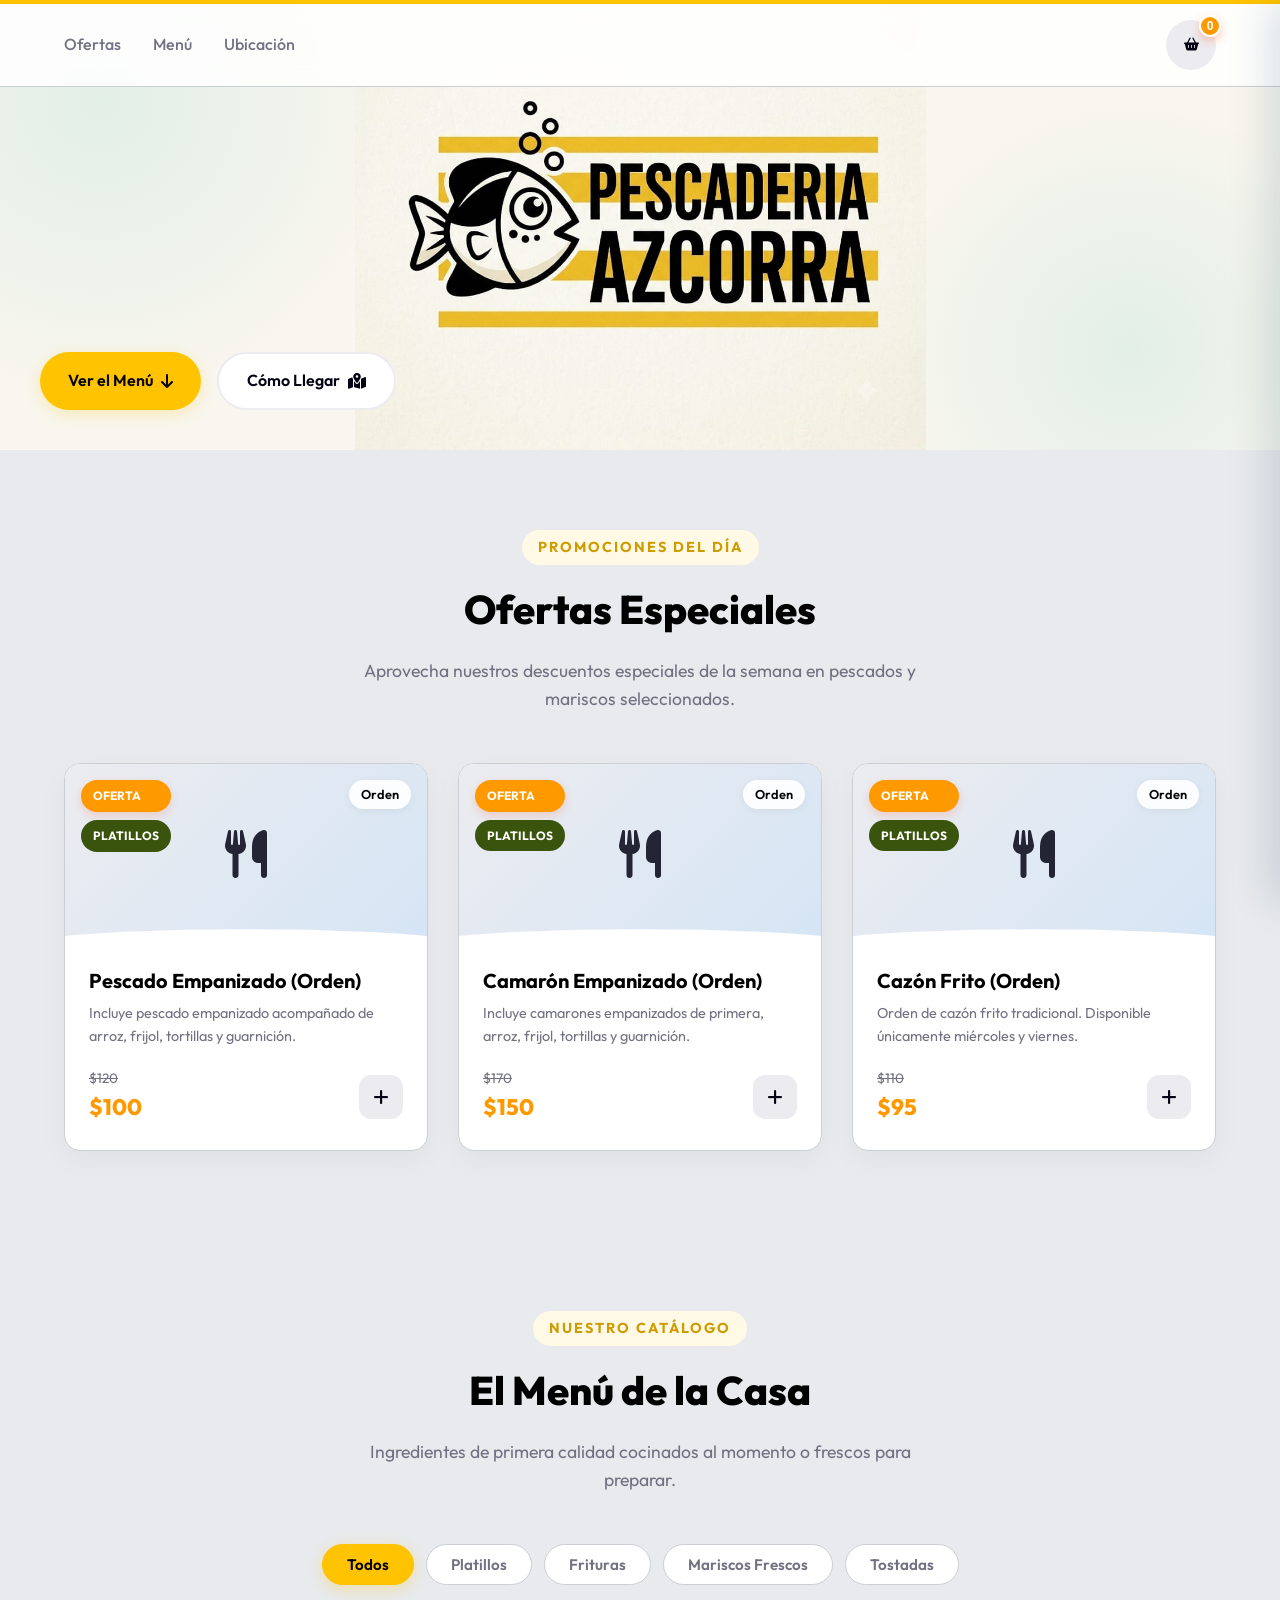
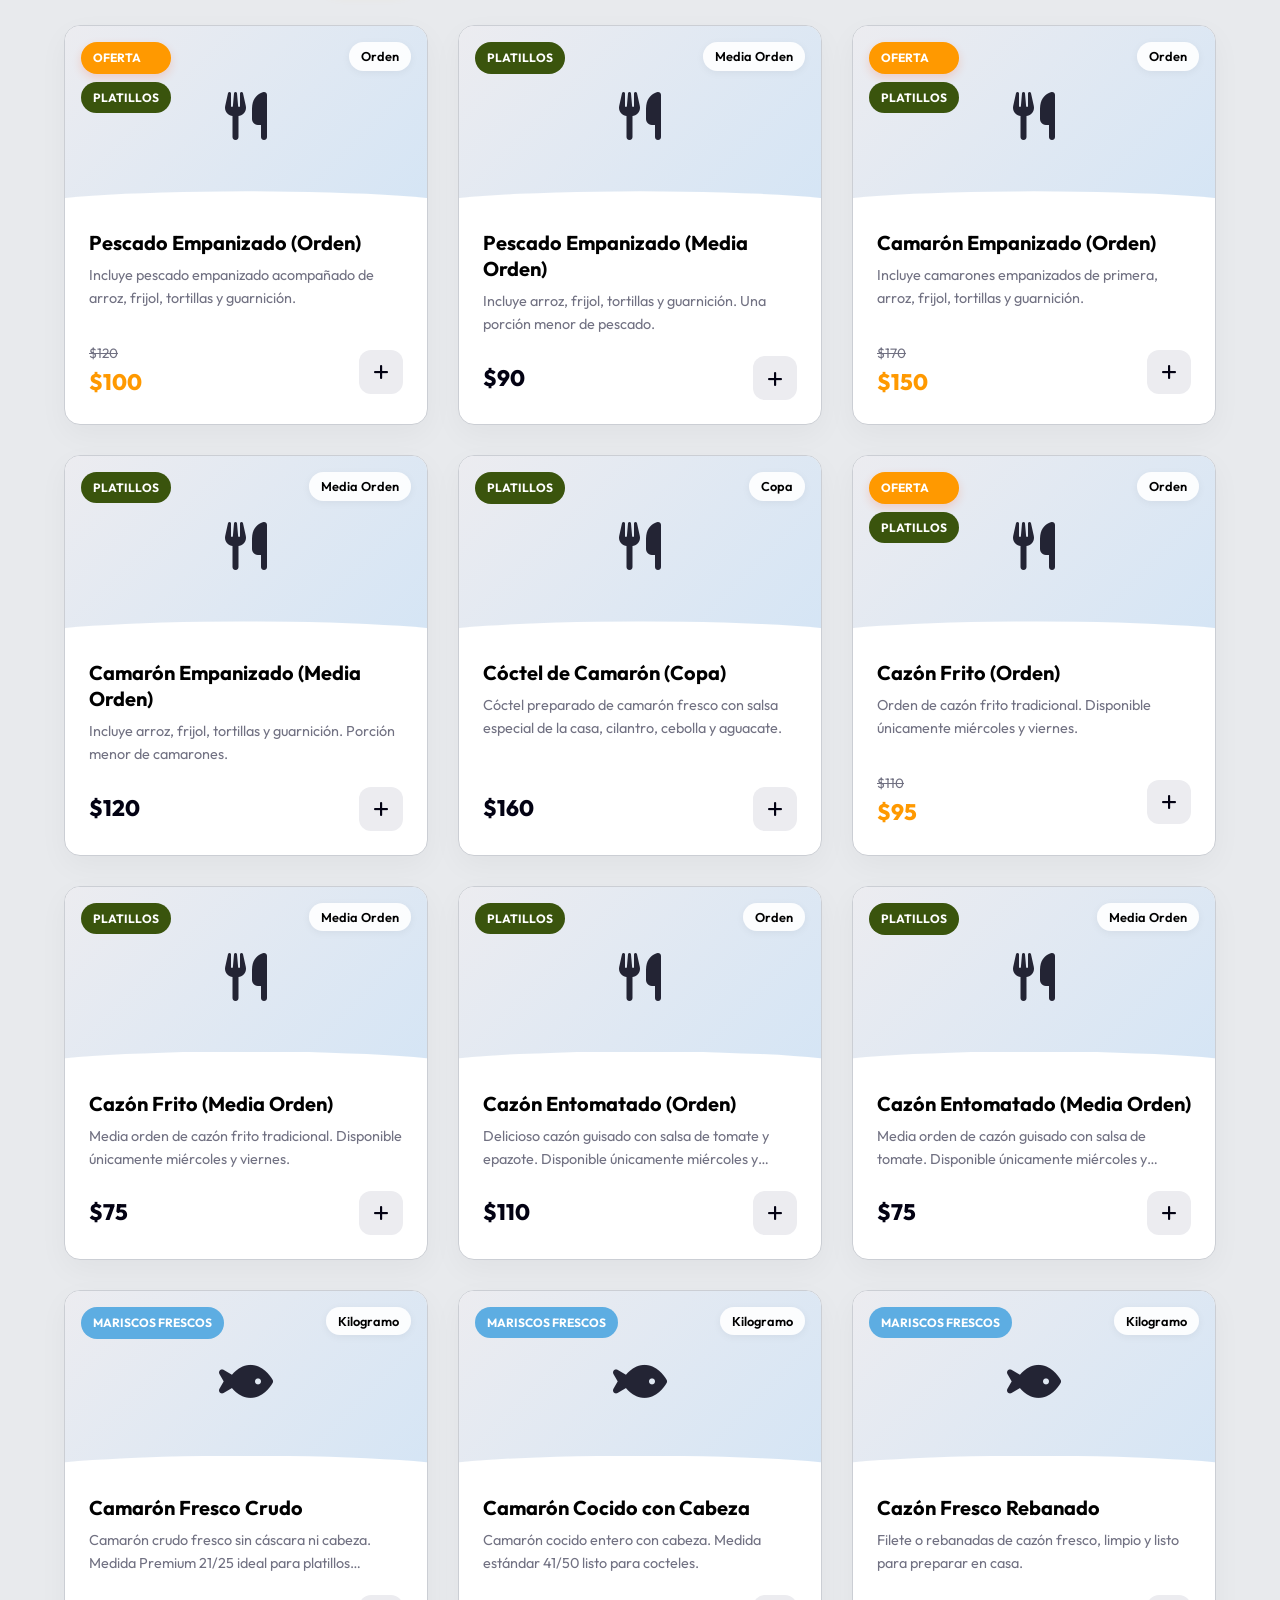
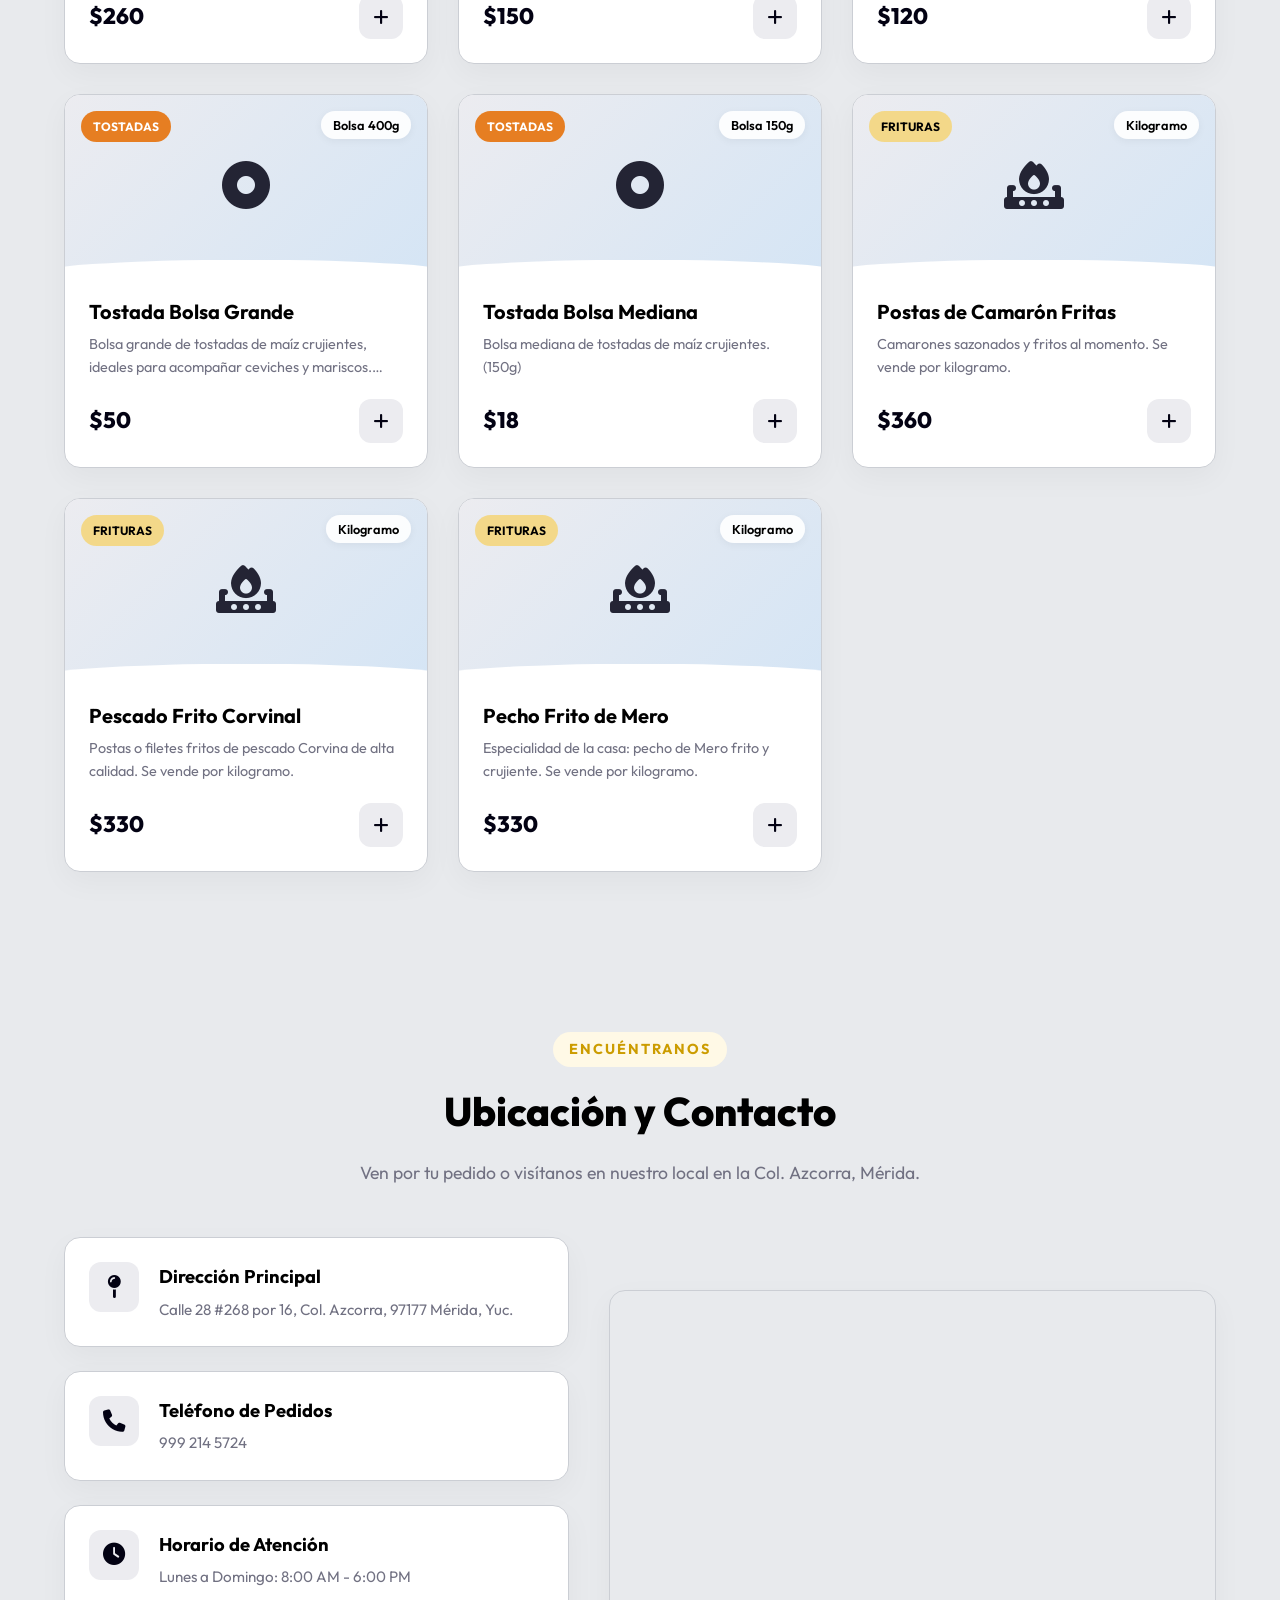
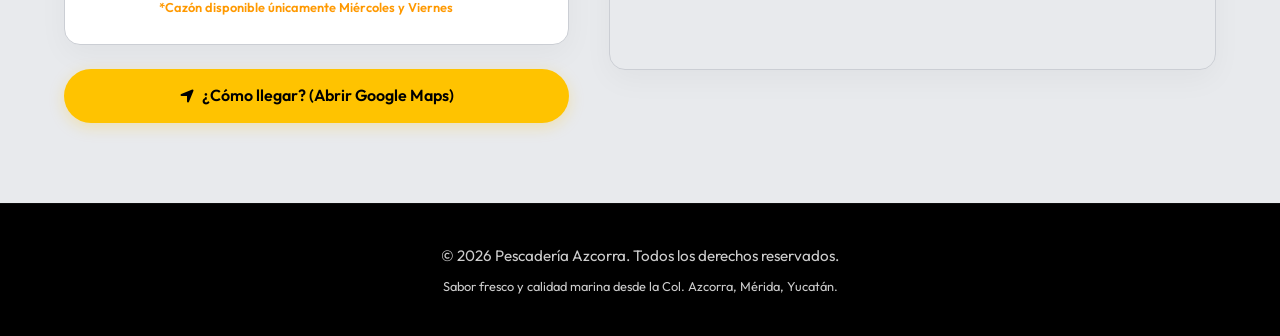
==== wwwroot/index.html @ 3764f6e3 "Mejoras de diseno y correccion de notificacion en celular" ====
<!DOCTYPE html>
<html lang="es">

<head>
    <meta charset="UTF-8">
    <meta name="viewport" content="width=device-width, initial-scale=1.0">
    <title>Pescadería Azcorra | Menú Digital</title>
    <!-- Google Fonts: Outfit -->
    <link rel="preconnect" href="https://fonts.googleapis.com">
    <link rel="preconnect" href="https://fonts.gstatic.com" crossorigin>
    <link href="https://fonts.googleapis.com/css2?family=Outfit:wght@300;400;500;600;700;800&display=swap"
        rel="stylesheet">
    <!-- FontAwesome for icons -->
    <link rel="stylesheet" href="https://cdnjs.cloudflare.com/ajax/libs/font-awesome/6.4.0/css/all.min.css">
    <!-- Main Stylesheet -->
    <link rel="stylesheet" href="style.css?v=9">
</head>

<body>
    <!-- Navbar -->
    <header class="navbar">
        <div class="nav-container">
            <nav class="nav-menu">
                <a href="#offers" class="nav-link">Ofertas</a>
                <a href="#menu" class="nav-link">Menú</a>
                <a href="#location" class="nav-link">Ubicación</a>
            </nav>
            <button class="cart-btn" id="open-cart-btn">
                <i class="fa-solid fa-shopping-basket"></i>
                <span class="cart-count" id="cart-badge">0</span>
            </button>
        </div>
    </header>

    <!-- Hero Section -->
    <section class="hero">
        <div class="hero-content">
            <div class="hero-actions">
                <a href="#menu" class="btn btn-primary">Ver el Menú <i class="fa-solid fa-arrow-down"></i></a>
                <a href="#location" class="btn btn-secondary">Cómo Llegar <i
                        class="fa-solid fa-map-location-dot"></i></a>
            </div>
        </div>
        <div class="hero-shapes">
            <div class="shape circle-1"></div>
            <div class="shape circle-2"></div>
        </div>
    </section>

    <!-- Offers Section -->
    <section class="section offers-section" id="offers">
        <div class="container">
            <div class="section-header">
                <span class="sub-title">Promociones del Día</span>
                <h2>Ofertas Especiales</h2>
                <p>Aprovecha nuestros descuentos especiales de la semana en pescados y mariscos seleccionados.</p>
            </div>
            <div class="offers-grid" id="offers-container">
                <!-- Dynamic offers will load here -->
                <div class="loading-placeholder">Cargando ofertas...</div>
            </div>
        </div>
    </section>

    <!-- Menu Section -->
    <section class="section menu-section" id="menu">
        <div class="container">
            <div class="section-header">
                <span class="sub-title">Nuestro Catálogo</span>
                <h2>El Menú de la Casa</h2>
                <p>Ingredientes de primera calidad cocinados al momento o frescos para preparar.</p>
            </div>

            <!-- Categories Filter -->
            <div class="categories-tabs" id="categories-tabs">
                <button class="tab-btn active" data-category="todos">Todos</button>
                <button class="tab-btn" data-category="Platillos">Platillos</button>
                <button class="tab-btn" data-category="Frituras">Frituras</button>
                <button class="tab-btn" data-category="Mariscos Frescos">Mariscos Frescos</button>
                <button class="tab-btn" data-category="Tostadas">Tostadas</button>
            </div>

            <!-- Products Grid -->
            <div class="products-grid" id="products-container">
                <!-- Dynamic products will load here -->
                <div class="loading-placeholder">Cargando menú...</div>
            </div>
        </div>
    </section>

    <!-- Location & Directions Section -->
    <section class="section location-section" id="location">
        <div class="container">
            <div class="section-header">
                <span class="sub-title">Encuéntranos</span>
                <h2>Ubicación y Contacto</h2>
                <p>Ven por tu pedido o visítanos en nuestro local en la Col. Azcorra, Mérida.</p>
            </div>

            <div class="location-grid">
                <!-- Info Column -->
                <div class="location-info">
                    <div class="info-card">
                        <div class="info-icon">
                            <i class="fa-solid fa-map-pin"></i>
                        </div>
                        <div class="info-details">
                            <h3>Dirección Principal</h3>
                            <p>Calle 28 #268 por 16, Col. Azcorra, 97177 Mérida, Yuc.</p>
                        </div>
                    </div>

                    <div class="info-card">
                        <div class="info-icon">
                            <i class="fa-solid fa-phone"></i>
                        </div>
                        <div class="info-details">
                            <h3>Teléfono de Pedidos</h3>
                            <p>999 214 5724</p>
                        </div>
                    </div>

                    <div class="info-card">
                        <div class="info-icon">
                            <i class="fa-solid fa-clock"></i>
                        </div>
                        <div class="info-details">
                            <h3>Horario de Atención</h3>
                            <p>Lunes a Domingo: 8:00 AM - 6:00 PM</p>
                            <span class="days-hint">*Cazón disponible únicamente Miércoles y Viernes</span>
                        </div>
                    </div>

                    <div class="direction-actions">
                        <a href="https://maps.google.com/?q=Pescadería+Azcorra,+Calle+28,+Azcorra,+Mérida,+Yucatán" target="_blank"
                            class="btn btn-primary btn-block">
                            <i class="fa-solid fa-location-arrow"></i> ¿Cómo llegar? (Abrir Google Maps)
                        </a>
                    </div>
                </div>

                <!-- Map Column -->
                <div class="location-map">
                    <!-- Standard Google Maps iframe placeholder, pointed to Progreso, Yucatan -->
                    <iframe
                        src="https://maps.google.com/maps?q=Pescadería%20Azcorra,%20Calle%2028,%20Azcorra,%20Mérida,%20Yucatán&t=&z=15&ie=UTF8&iwloc=&output=embed"
                        allowfullscreen="" loading="lazy" referrerpolicy="no-referrer-when-downgrade">
                    </iframe>
                </div>
            </div>
        </div>
    </section>

    <!-- Footer -->
    <footer class="footer">
        <div class="footer-container">
            <p>&copy; 2026 Pescadería Azcorra. Todos los derechos reservados.</p>
            <p class="footer-note">Sabor fresco y calidad marina desde la Col. Azcorra, Mérida, Yucatán.</p>
        </div>
    </footer>

    <!-- Product Detail Modal -->
    <div class="modal-overlay" id="product-modal">
        <div class="modal-content">
            <button class="modal-close" id="close-modal-btn">
                <i class="fa-solid fa-times"></i>
            </button>
            <div class="modal-body" id="modal-body-content">
                <!-- Dynamic content loaded via JS -->
            </div>
        </div>
    </div>

    <!-- Cart Sidebar/Drawer -->
    <div class="cart-drawer-overlay" id="cart-drawer-overlay"></div>
    <div class="cart-drawer" id="cart-drawer">
        <div class="cart-drawer-header">
            <h3>Tu Pedido</h3>
            <button class="cart-close-btn" id="close-cart-btn">
                <i class="fa-solid fa-chevron-right"></i>
            </button>
        </div>

        <!-- Cart Items List -->
        <div class="cart-items" id="cart-items-container">
            <!-- Dynamic items loaded via JS -->
            <div class="empty-cart-state">
                <i class="fa-solid fa-shopping-basket"></i>
                <p>Tu carrito está vacío</p>
                <a href="#menu" class="btn btn-secondary btn-sm" id="empty-cart-browse">Explorar Menú</a>
            </div>
        </div>

        <!-- Checkout Section -->
        <div class="cart-summary" id="cart-summary-section">
            <div class="summary-row">
                <span>Subtotal</span>
                <span id="summary-subtotal">$0.00</span>
            </div>
            <div class="summary-row">
                <span>IVA (16%)</span>
                <span id="summary-tax">$0.00</span>
            </div>
            <div class="summary-row">
                <span>Envío</span>
                <span id="summary-shipping">$0.00</span>
            </div>
            <div class="summary-row total-row">
                <span>Total</span>
                <span id="summary-total">$0.00</span>
            </div>

            <!-- Checkout Form -->
            <form class="checkout-form" id="checkout-form">
                <h4>Datos de Entrega</h4>
                <div class="form-group">
                    <label for="cust-name">Nombre completo</label>
                    <input type="text" id="cust-name" required placeholder="Ej. María González">
                </div>
                <div class="form-group">
                    <label for="cust-phone">Teléfono de contacto</label>
                    <input type="tel" id="cust-phone" required placeholder="Ej. 999 214 5724">
                </div>
                <div class="form-group">
                    <label>Método de entrega</label>
                    <div class="radio-group">
                        <label class="radio-label">
                            <input type="radio" name="delivery-method" value="pickup" checked>
                            <span>Recoger en Tienda</span>
                        </label>
                        <label class="radio-label">
                            <input type="radio" name="delivery-method" value="delivery">
                            <span>A Domicilio</span>
                        </label>
                    </div>
                </div>
                <div class="form-group" id="address-group" style="display: none;">
                    <label for="cust-address">Dirección de entrega</label>
                    <textarea id="cust-address" placeholder="Calle, número, cruzamientos y colonia"></textarea>
                </div>

                <button type="submit" class="btn btn-primary btn-block checkout-submit-btn" id="submit-order-btn">
                    <i class="fa-brands fa-whatsapp"></i> Confirmar y Enviar por WhatsApp
                </button>
            </form>
        </div>
    </div>

    <!-- Notification Toast -->
    <div class="toast" id="toast">
        <i class="fa-solid fa-circle-check toast-icon"></i>
        <span class="toast-message">Producto agregado al carrito</span>
    </div>

    <!-- Bottom Navigation Bar (Visible only on Mobile/Tablet) -->
    <nav class="bottom-nav">
        <a href="#offers" class="bottom-nav-item active" id="btn-nav-offers">
            <i class="fa-solid fa-tags"></i>
            <span>Ofertas</span>
        </a>
        <a href="#menu" class="bottom-nav-item" id="btn-nav-menu">
            <i class="fa-solid fa-utensils"></i>
            <span>Menú</span>
        </a>
        <a href="#location" class="bottom-nav-item" id="btn-nav-location">
            <i class="fa-solid fa-map-location-dot"></i>
            <span>Ubicación</span>
        </a>
        <a href="#" class="bottom-nav-item" id="btn-nav-cart">
            <div class="nav-cart-wrapper">
                <i class="fa-solid fa-shopping-basket"></i>
                <span class="cart-count-badge" id="bottom-cart-badge">0</span>
            </div>
            <span>Carrito</span>
        </a>
    </nav>

    <!-- Scripts -->
    <script src="app.js?v=5"></script>
</body>

</html>
---- wwwroot/style.css ----
/* Variables & Tema */
:root {
    --primary: #030213;
    --primary-light: #ececf0;
    --primary-dark: #000000;
    --accent: #FFC300; /* Amarillo mango */
    --accent-dark: #CC9C00;
    --accent-light: #FFF9E6;
    --offer-color: #FF9900; /* Un mango un poco más naranja para contrastar con el amarillo */
    --offer-light: #FFF4E5;
    --bg: #E8EAED; /* Gris claro */
    --card-bg: #ffffff;
    --text: #030213;
    --text-muted: #717182;
    --border: #cbced4;
    --shadow: 0 10px 30px rgba(3, 2, 19, 0.04);
    --shadow-hover: 0 20px 40px rgba(3, 2, 19, 0.1);
    --transition: all 0.3s cubic-bezier(0.25, 0.8, 0.25, 1);
    --radius: 16px;
    --font: 'Outfit', sans-serif;
    --mango: #FFB800;
}

/* Reset */
* {
    margin: 0;
    padding: 0;
    box-sizing: border-box;
}

html {
    scroll-behavior: smooth;
}

body {
    font-family: var(--font);
    background-color: var(--bg);
    color: var(--text);
    line-height: 1.6;
    overflow-x: hidden;
}

/* Utilerías */
.container {
    width: 100%;
    max-width: 1200px;
    margin: 0 auto;
    padding: 0 24px;
}

.section {
    padding: 80px 0;
}

.section-header {
    text-align: center;
    max-width: 600px;
    margin: 0 auto 50px auto;
}

.section-header .sub-title {
    display: inline-block;
    color: var(--accent-dark);
    font-weight: 700;
    font-size: 0.9rem;
    text-transform: uppercase;
    letter-spacing: 2px;
    margin-bottom: 12px;
    background-color: var(--accent-light);
    padding: 6px 16px;
    border-radius: 50px;
}

.section-header h2 {
    font-size: 2.5rem;
    color: var(--primary-dark);
    font-weight: 800;
    margin-bottom: 16px;
}

.section-header p {
    color: var(--text-muted);
    font-size: 1.1rem;
}

/* Botones */
.btn {
    display: inline-flex;
    align-items: center;
    justify-content: center;
    gap: 8px;
    padding: 14px 28px;
    font-size: 1rem;
    font-weight: 600;
    border-radius: 50px;
    cursor: pointer;
    transition: var(--transition);
    border: none;
    text-decoration: none;
    outline: none;
}

.btn-primary {
    background-color: var(--accent);
    color: var(--primary-dark);
    box-shadow: 0 4px 15px rgba(255, 195, 0, 0.25);
}

.btn-primary:hover {
    background-color: var(--accent-dark);
    transform: translateY(-2px);
    box-shadow: 0 6px 20px rgba(255, 195, 0, 0.4);
}

.btn-secondary {
    background-color: #ffffff;
    color: var(--primary);
    border: 2px solid var(--primary-light);
}

.btn-secondary:hover {
    background-color: var(--accent);
    border-color: var(--accent);
    color: var(--primary-dark);
    transform: translateY(-2px);
}

.btn-block {
    display: flex;
    width: 100%;
}

.btn-sm {
    padding: 8px 16px;
    font-size: 0.85rem;
}

/* Navbar */
.navbar {
    position: fixed;
    top: 0;
    left: 0;
    width: 100%;
    z-index: 1000;
    background-color: rgba(255, 255, 255, 0.85);
    -webkit-backdrop-filter: blur(12px);
    backdrop-filter: blur(12px);
    border-bottom: 1px solid var(--border);
    border-top: 4px solid var(--accent);
    transition: var(--transition);
}

.nav-container {
    max-width: 1200px;
    margin: 0 auto;
    padding: 16px 24px;
    display: flex;
    align-items: center;
    justify-content: space-between;
}

.logo {
    text-decoration: none;
}

.logo-wrapper {
    display: flex;
    align-items: center;
}

.logo-img {
    height: 50px;
    width: auto;
    object-fit: contain;
    transition: var(--transition);
}

.logo:hover .logo-img {
    transform: scale(1.05);
}

.nav-menu {
    display: flex;
    gap: 32px;
}

.nav-link {
    text-decoration: none;
    color: var(--text-muted);
    font-weight: 500;
    font-size: 1rem;
    transition: var(--transition);
    position: relative;
}

.nav-link:hover {
    color: var(--primary);
}

.nav-link::after {
    content: '';
    position: absolute;
    bottom: -6px;
    left: 0;
    width: 0;
    height: 2px;
    background-color: var(--accent);
    transition: var(--transition);
}

.nav-link:hover::after {
    width: 100%;
}

.cart-btn {
    background-color: var(--primary-light);
    color: var(--primary);
    border: none;
    width: 50px;
    height: 50px;
    border-radius: 50%;
    display: flex;
    align-items: center;
    justify-content: center;
    cursor: pointer;
    position: relative;
    transition: var(--transition);
}

.cart-btn:hover {
    background-color: var(--primary);
    color: #ffffff;
    transform: scale(1.05);
}

.cart-count {
    position: absolute;
    top: -5px;
    right: -5px;
    background-color: var(--offer-color);
    color: #ffffff;
    font-size: 0.75rem;
    font-weight: 700;
    width: 22px;
    height: 22px;
    border-radius: 50%;
    display: flex;
    align-items: center;
    justify-content: center;
    border: 2px solid #ffffff;
    box-shadow: 0 4px 10px rgba(255, 87, 34, 0.3);
}

.hero {
    position: relative;
    background-image: url('logo.jpeg');
    background-size: contain;
    background-position: center;
    background-repeat: no-repeat;
    background-color: #F8F6EE; /* Tono crema para que el logo se extienda sin cortes */
    height: 450px;
    display: flex;
    align-items: flex-end;
    justify-content: flex-start;
    padding: 40px;
    overflow: hidden;
}

.hero-content {
    width: 100%;
    max-width: none;
    margin: 0;
    padding: 0;
    display: flex;
    justify-content: flex-start;
    z-index: 2;
}

.hero-actions {
    display: flex;
    justify-content: flex-start;
    gap: 16px;
}

.hero-shapes .shape {
    position: absolute;
    border-radius: 50%;
    background: radial-gradient(circle, rgba(32, 178, 170, 0.1) 0%, rgba(32, 178, 170, 0) 70%);
}

.hero-shapes .circle-1 {
    width: 600px;
    height: 600px;
    top: -200px;
    left: -200px;
}

.hero-shapes .circle-2 {
    width: 500px;
    height: 500px;
    bottom: -150px;
    right: -100px;
}

/* Offers Grid */
.offers-grid {
    display: grid;
    grid-template-columns: repeat(auto-fit, minmax(320px, 1fr));
    gap: 30px;
}

/* Tarjetas de Producto */
.product-card {
    background-color: var(--card-bg);
    border-radius: var(--radius);
    overflow: hidden;
    box-shadow: var(--shadow);
    border: 1px solid var(--border);
    transition: var(--transition);
    position: relative;
    display: flex;
    flex-direction: column;
    height: 100%;
}

.product-card:hover {
    transform: translateY(-8px);
    box-shadow: var(--shadow-hover);
    border-color: rgba(16, 79, 124, 0.15);
}

/* Contenedor sin Imagen (Placeholder Premium) */
.product-img-placeholder {
    height: 180px;
    background: linear-gradient(135deg, var(--primary-light) 0%, #d5e5f5 100%);
    display: flex;
    align-items: center;
    justify-content: center;
    position: relative;
    color: var(--primary);
    font-size: 3rem;
}

.product-img-placeholder::after {
    content: '';
    position: absolute;
    bottom: 0;
    left: 0;
    width: 100%;
    height: 15px;
    background: var(--card-bg);
    clip-path: ellipse(60% 100% at 50% 100%);
}

.product-img-placeholder i {
    opacity: 0.85;
    transition: var(--transition);
}

.product-card:hover .product-img-placeholder i {
    transform: scale(1.1) rotate(5deg);
    opacity: 1;
}

/* Badges */
.card-badges {
    position: absolute;
    top: 16px;
    left: 16px;
    display: flex;
    flex-direction: column;
    gap: 8px;
    z-index: 10;
}

.badge {
    padding: 6px 12px;
    border-radius: 50px;
    font-size: 0.75rem;
    font-weight: 700;
    text-transform: uppercase;
}

.badge-offer {
    background-color: var(--offer-color);
    color: #ffffff;
    box-shadow: 0 4px 10px rgba(255, 87, 34, 0.2);
}

.badge-category {
    background-color: rgba(17, 17, 17, 0.85);
    color: #ffffff;
    -webkit-backdrop-filter: blur(4px);
    backdrop-filter: blur(4px);
}

.badge-cat-platillos {
    background-color: #3A540D !important;
}

.badge-cat-mariscos-frescos {
    background-color: #5DADE2 !important; /* Azul claro */
    color: #ffffff !important;
}

.badge-cat-frituras {
    background-color: #F3D889 !important;
    color: var(--primary-dark) !important;
}

.badge-cat-tostadas {
    background-color: #E67E22 !important; /* Naranja tostado */
    color: #ffffff !important;
}

.product-weight {
    position: absolute;
    top: 16px;
    right: 16px;
    background-color: rgba(255, 255, 255, 0.9);
    color: var(--primary-dark);
    padding: 4px 12px;
    border-radius: 50px;
    font-size: 0.8rem;
    font-weight: 600;
    box-shadow: 0 2px 8px rgba(0,0,0,0.05);
    z-index: 10;
}

/* Contenido Tarjeta */
.product-info {
    padding: 24px;
    display: flex;
    flex-direction: column;
    flex-grow: 1;
}

.product-title {
    font-size: 1.25rem;
    font-weight: 700;
    color: var(--primary-dark);
    margin-bottom: 8px;
    line-height: 1.3;
}

.product-desc {
    color: var(--text-muted);
    font-size: 0.9rem;
    margin-bottom: 20px;
    display: -webkit-box;
    -webkit-line-clamp: 2;
    line-clamp: 2;
    -webkit-box-orient: vertical;
    overflow: hidden;
    text-overflow: ellipsis;
    flex-grow: 1;
}

.product-footer {
    display: flex;
    align-items: center;
    justify-content: space-between;
    margin-top: auto;
}

.price-box {
    display: flex;
    flex-direction: column;
}

.original-price {
    font-size: 0.85rem;
    color: var(--text-muted);
    text-decoration: line-through;
}

.current-price {
    font-size: 1.4rem;
    font-weight: 800;
    color: var(--primary);
}

.price-box.has-offer .current-price {
    color: var(--offer-color);
}

.add-btn {
    background-color: var(--primary-light);
    color: var(--primary);
    border: none;
    width: 44px;
    height: 44px;
    border-radius: 12px;
    display: flex;
    align-items: center;
    justify-content: center;
    cursor: pointer;
    font-size: 1.1rem;
    transition: var(--transition);
}

.add-btn:hover {
    background-color: var(--primary);
    color: #ffffff;
    transform: rotate(90deg);
}

/* Category Tabs */
.categories-tabs {
    display: flex;
    justify-content: center;
    flex-wrap: wrap;
    gap: 12px;
    margin-bottom: 40px;
}

.tab-btn {
    background-color: #ffffff;
    border: 1px solid var(--border);
    padding: 10px 24px;
    border-radius: 50px;
    font-family: var(--font);
    font-size: 0.95rem;
    font-weight: 600;
    color: var(--text-muted);
    cursor: pointer;
    transition: var(--transition);
}

.tab-btn:hover {
    color: var(--primary);
    border-color: var(--primary-light);
    background-color: var(--primary-light);
}

.tab-btn.active {
    background-color: var(--accent);
    color: var(--primary-dark);
    border-color: var(--accent);
    box-shadow: 0 4px 15px rgba(255, 195, 0, 0.3);
}

.tab-btn[data-category="Platillos"].active {
    background-color: #3A540D !important;
    border-color: #3A540D !important;
    color: #ffffff !important;
}

.tab-btn[data-category="Mariscos Frescos"].active {
    background-color: #5DADE2 !important;
    border-color: #5DADE2 !important;
    color: #ffffff !important;
}

.tab-btn[data-category="Frituras"].active {
    background-color: #F3D889 !important;
    border-color: #F3D889 !important;
    color: var(--primary-dark) !important;
}

.tab-btn[data-category="Tostadas"].active {
    background-color: #E67E22 !important;
    border-color: #E67E22 !important;
    color: #ffffff !important;
}

/* Menu Grid */
.products-grid {
    display: grid;
    grid-template-columns: repeat(auto-fit, minmax(280px, 1fr));
    gap: 30px;
}

/* Loading Placeholder */
.loading-placeholder {
    grid-column: 1 / -1;
    text-align: center;
    padding: 40px;
    color: var(--text-muted);
    font-weight: 500;
}

/* Location Grid */
.location-grid {
    display: grid;
    grid-template-columns: 1fr 1.2fr;
    gap: 40px;
    align-items: center;
}

.location-info {
    display: flex;
    flex-direction: column;
    gap: 24px;
}

.info-card {
    background-color: #ffffff;
    border: 1px solid var(--border);
    padding: 24px;
    border-radius: var(--radius);
    display: flex;
    gap: 20px;
    box-shadow: var(--shadow);
    transition: var(--transition);
}

.info-card:hover {
    transform: translateX(5px);
    border-color: var(--primary-light);
}

.info-icon {
    width: 50px;
    height: 50px;
    background-color: var(--primary-light);
    color: var(--primary);
    border-radius: 12px;
    display: flex;
    align-items: center;
    justify-content: center;
    font-size: 1.4rem;
    flex-shrink: 0;
}

.info-details h3 {
    font-size: 1.15rem;
    font-weight: 700;
    color: var(--primary-dark);
    margin-bottom: 6px;
}

.info-details p {
    color: var(--text-muted);
    font-size: 0.95rem;
}

.days-hint {
    display: inline-block;
    margin-top: 8px;
    font-size: 0.8rem;
    font-weight: 600;
    color: var(--offer-color);
}

.location-map {
    border-radius: var(--radius);
    overflow: hidden;
    box-shadow: var(--shadow);
    border: 1px solid var(--border);
    height: 380px;
}

.location-map iframe {
    width: 100%;
    height: 100%;
    border: none;
}

/* Modal Detalle */
.modal-overlay {
    position: fixed;
    top: 0;
    left: 0;
    width: 100%;
    height: 100%;
    background-color: rgba(10, 53, 84, 0.4);
    backdrop-filter: blur(8px);
    -webkit-backdrop-filter: blur(8px);
    z-index: 2000;
    display: flex;
    align-items: center;
    justify-content: center;
    opacity: 0;
    pointer-events: none;
    transition: opacity 0.3s ease;
}

.modal-overlay.active {
    opacity: 1;
    pointer-events: auto;
}

.modal-content {
    background-color: #ffffff;
    width: 90%;
    max-width: 600px;
    border-radius: var(--radius);
    box-shadow: 0 25px 50px -12px rgba(10, 53, 84, 0.25);
    position: relative;
    transform: scale(0.9);
    transition: transform 0.3s cubic-bezier(0.34, 1.56, 0.64, 1);
    overflow: hidden;
}

.modal-overlay.active .modal-content {
    transform: scale(1);
}

.modal-close {
    position: absolute;
    top: 20px;
    right: 20px;
    background-color: rgba(255, 255, 255, 0.9);
    border: 1px solid var(--border);
    width: 36px;
    height: 36px;
    border-radius: 50%;
    display: flex;
    align-items: center;
    justify-content: center;
    cursor: pointer;
    color: var(--text);
    z-index: 10;
    transition: var(--transition);
}

.modal-close:hover {
    background-color: var(--offer-color);
    color: #ffffff;
    transform: rotate(90deg);
}

.modal-header-placeholder {
    height: 140px;
    background: linear-gradient(135deg, var(--primary) 0%, var(--primary-dark) 100%);
    position: relative;
    padding: 30px;
    display: flex;
    align-items: flex-end;
}

.modal-header-placeholder h2 {
    color: #ffffff;
    font-size: 1.8rem;
    font-weight: 800;
    line-height: 1.2;
}

.modal-inner-body {
    padding: 30px;
    max-height: 70vh;
    overflow-y: auto;
}

.modal-inner-body::-webkit-scrollbar {
    width: 8px;
}
.modal-inner-body::-webkit-scrollbar-thumb {
    background-color: var(--border);
    border-radius: 4px;
}

.modal-meta-grid {
    display: grid;
    grid-template-columns: repeat(3, 1fr);
    gap: 16px;
    margin-bottom: 24px;
    background-color: var(--bg);
    padding: 16px;
    border-radius: 12px;
    text-align: center;
}

.meta-item {
    display: flex;
    flex-direction: column;
    gap: 4px;
}

.meta-label {
    font-size: 0.75rem;
    color: var(--text-muted);
    font-weight: 600;
    text-transform: uppercase;
}

.meta-val {
    font-size: 0.9rem;
    font-weight: 700;
    color: var(--primary);
}

.modal-desc {
    font-size: 1rem;
    color: var(--text-muted);
    margin-bottom: 24px;
}

.modal-ingredients {
    margin-bottom: 30px;
}

.modal-ingredients h4 {
    font-size: 1.1rem;
    color: var(--primary-dark);
    font-weight: 700;
    margin-bottom: 12px;
}

.ingredients-list {
    display: flex;
    flex-wrap: wrap;
    gap: 8px;
    list-style: none;
}

.ingredients-list li {
    background-color: var(--accent-light);
    color: var(--accent-dark);
    padding: 6px 14px;
    border-radius: 50px;
    font-size: 0.85rem;
    font-weight: 600;
}

.modal-action-footer {
    display: flex;
    justify-content: space-between;
    align-items: center;
    border-top: 1px solid var(--border);
    padding-top: 24px;
}

/* Cart Drawer */
.cart-drawer-overlay {
    position: fixed;
    top: 0;
    left: 0;
    width: 100%;
    height: 100%;
    background-color: rgba(10, 53, 84, 0.4);
    backdrop-filter: blur(4px);
    z-index: 1500;
    opacity: 0;
    pointer-events: none;
    transition: opacity 0.3s ease;
}

.cart-drawer-overlay.active {
    opacity: 1;
    pointer-events: auto;
}

.cart-drawer {
    position: fixed;
    top: 0;
    right: -420px;
    width: 100%;
    max-width: 420px;
    height: 100%;
    background-color: #ffffff;
    z-index: 1600;
    box-shadow: -10px 0 40px rgba(10, 53, 84, 0.15);
    display: flex;
    flex-direction: column;
    transition: right 0.3s cubic-bezier(0.25, 0.8, 0.25, 1);
}

.cart-drawer.active {
    right: 0;
}

.cart-drawer-header {
    padding: 24px;
    border-bottom: 1px solid var(--border);
    display: flex;
    align-items: center;
    justify-content: space-between;
}

.cart-drawer-header h3 {
    font-size: 1.3rem;
    font-weight: 800;
    color: var(--primary-dark);
}

.cart-close-btn {
    background: none;
    border: none;
    font-size: 1.2rem;
    color: var(--text-muted);
    cursor: pointer;
    transition: var(--transition);
}

.cart-close-btn:hover {
    color: var(--primary);
    transform: translateX(3px);
}

/* Cart Items Container */
.cart-items {
    flex-grow: 1;
    padding: 24px;
    overflow-y: auto;
    display: flex;
    flex-direction: column;
    gap: 16px;
}

.empty-cart-state {
    text-align: center;
    margin: auto;
    color: var(--text-muted);
}

.empty-cart-state i {
    font-size: 3.5rem;
    color: var(--border);
    margin-bottom: 16px;
}

.empty-cart-state p {
    font-size: 1rem;
    margin-bottom: 20px;
}

.cart-item {
    display: flex;
    align-items: center;
    gap: 16px;
    padding-bottom: 16px;
    border-bottom: 1px solid var(--border);
}

.cart-item-placeholder {
    width: 50px;
    height: 50px;
    border-radius: 8px;
    background: linear-gradient(135deg, var(--primary-light) 0%, #d5e5f5 100%);
    color: var(--primary);
    display: flex;
    align-items: center;
    justify-content: center;
    font-size: 1.2rem;
    flex-shrink: 0;
}

.cart-item-details {
    flex-grow: 1;
}

.cart-item-title {
    font-size: 0.95rem;
    font-weight: 700;
    color: var(--primary-dark);
    margin-bottom: 4px;
}

.cart-item-price {
    font-size: 0.9rem;
    font-weight: 600;
    color: var(--accent-dark);
}

.cart-item-controls {
    display: flex;
    align-items: center;
    border: 1px solid var(--border);
    border-radius: 8px;
    overflow: hidden;
}

.qty-btn {
    background: none;
    border: none;
    width: 28px;
    height: 28px;
    cursor: pointer;
    color: var(--primary);
    font-size: 0.8rem;
    transition: var(--transition);
}

.qty-btn:hover {
    background-color: var(--primary-light);
}

.qty-val {
    padding: 0 10px;
    font-size: 0.85rem;
    font-weight: 700;
}

.remove-item-btn {
    background: none;
    border: none;
    color: var(--text-muted);
    cursor: pointer;
    font-size: 1rem;
    transition: var(--transition);
    padding: 5px;
}

.remove-item-btn:hover {
    color: var(--offer-color);
}

/* Cart Summary & Form */
.cart-summary {
    padding: 24px;
    border-top: 1px solid var(--border);
    background-color: var(--bg);
    max-height: 55vh;
    overflow-y: auto;
}

.summary-row {
    display: flex;
    justify-content: space-between;
    margin-bottom: 8px;
    font-size: 0.95rem;
    color: var(--text-muted);
}

.total-row {
    margin-top: 12px;
    padding-top: 12px;
    border-top: 2px dashed var(--border);
    font-size: 1.2rem;
    font-weight: 800;
    color: var(--primary-dark);
}

/* Formulario */
.checkout-form {
    margin-top: 20px;
    padding-top: 20px;
    border-top: 1px solid var(--border);
}

.checkout-form h4 {
    font-size: 1.05rem;
    font-weight: 700;
    color: var(--primary-dark);
    margin-bottom: 12px;
}

.form-group {
    margin-bottom: 16px;
}

.form-group label {
    display: block;
    font-size: 0.8rem;
    font-weight: 600;
    color: var(--text-muted);
    text-transform: uppercase;
    margin-bottom: 6px;
}

.form-group input[type="text"],
.form-group input[type="tel"],
.form-group textarea {
    width: 100%;
    padding: 10px 16px;
    border: 1px solid var(--border);
    border-radius: 8px;
    font-family: var(--font);
    font-size: 0.9rem;
    color: var(--text);
    outline: none;
    transition: var(--transition);
}

.form-group textarea {
    height: 70px;
    resize: none;
}

.form-group input:focus,
.form-group textarea:focus {
    border-color: var(--primary);
    box-shadow: 0 0 0 3px rgba(16, 79, 124, 0.1);
}

.radio-group {
    display: grid;
    grid-template-columns: 1fr 1fr;
    gap: 10px;
}

.radio-label {
    display: flex;
    align-items: center;
    justify-content: center;
    gap: 8px;
    padding: 10px;
    border: 1px solid var(--border);
    border-radius: 8px;
    cursor: pointer;
    font-size: 0.85rem;
    font-weight: 600;
    background-color: #ffffff;
    transition: var(--transition);
}

.radio-label input {
    display: none;
}

.radio-label:has(input:checked) {
    border-color: var(--primary);
    background-color: var(--primary-light);
    color: var(--primary-dark);
}

.checkout-submit-btn {
    margin-top: 10px;
    background-color: #25d366;
    color: #ffffff;
    box-shadow: 0 4px 15px rgba(37, 211, 102, 0.2);
}

.checkout-submit-btn:hover {
    background-color: #128c7e;
    box-shadow: 0 6px 20px rgba(37, 211, 102, 0.3);
}

/* Toast */
.toast {
    position: fixed;
    bottom: 30px;
    left: 50%;
    transform: translateX(-50%) translateY(100px);
    background-color: var(--primary-dark);
    color: #ffffff;
    padding: 12px 30px;
    border-radius: 50px;
    box-shadow: 0 10px 25px rgba(10, 53, 84, 0.25);
    display: flex;
    align-items: center;
    gap: 10px;
    font-size: 0.95rem;
    font-weight: 600;
    z-index: 3000;
    opacity: 0;
    visibility: hidden;
    transition: transform 0.4s cubic-bezier(0.175, 0.885, 0.32, 1.275), opacity 0.4s, visibility 0.4s;
    pointer-events: none;
}

.toast.active {
    transform: translateX(-50%) translateY(0);
    opacity: 1;
    visibility: visible;
}

.toast-icon {
    color: var(--accent);
}

/* Footer */
.footer {
    background-color: var(--primary-dark);
    color: #ffffff;
    text-align: center;
    padding: 40px 0;
    border-top: 1px solid rgba(255,255,255,0.05);
}

.footer-container p {
    font-size: 0.95rem;
    opacity: 0.8;
}

.footer-note {
    font-size: 0.8rem !important;
    opacity: 0.5;
    margin-top: 8px;
}

/* Animaciones */
@keyframes sway {
    0% { transform: rotate(0deg); }
    100% { transform: rotate(10deg); }
}

/* Bottom Navigation Bar (Móvil) */
.bottom-nav {
    position: fixed;
    bottom: 0;
    left: 0;
    width: 100%;
    height: 65px;
    background-color: rgba(255, 255, 255, 0.92);
    backdrop-filter: blur(12px);
    -webkit-backdrop-filter: blur(12px);
    border-top: 1px solid var(--border);
    display: none;
    justify-content: space-around;
    align-items: center;
    z-index: 1400;
    box-shadow: 0 -4px 15px rgba(0, 0, 0, 0.03);
}

.bottom-nav-item {
    display: flex;
    flex-direction: column;
    align-items: center;
    justify-content: center;
    gap: 4px;
    color: var(--text-muted);
    text-decoration: none;
    font-size: 0.75rem;
    font-weight: 600;
    width: 25%;
    height: 100%;
    transition: var(--transition);
}

.bottom-nav-item i {
    font-size: 1.25rem;
    transition: var(--transition);
}

.bottom-nav-item:hover,
.bottom-nav-item.active {
    color: var(--primary);
}

.bottom-nav-item.active i {
    transform: scale(1.1);
    color: var(--accent);
}

.nav-cart-wrapper {
    position: relative;
    display: inline-flex;
}

.cart-count-badge {
    position: absolute;
    top: -6px;
    right: -10px;
    background-color: var(--offer-color);
    color: #ffffff;
    font-size: 0.65rem;
    font-weight: 700;
    min-width: 18px;
    height: 18px;
    border-radius: 50%;
    display: flex;
    align-items: center;
    justify-content: center;
    border: 1.5px solid #ffffff;
}

/* Responsividad */
@media (max-width: 900px) {
    .location-grid {
        grid-template-columns: 1fr;
    }
    .hero h1 {
        font-size: 2.8rem;
    }
}

@media (max-width: 768px) {
    /* Activar bottom nav en móviles y tablets */
    .bottom-nav {
        display: flex;
    }
    
    /* Espacio libre para que no tape contenido */
    body {
        padding-bottom: 70px;
    }
    
    /* Ocultar barra superior normal en móvil */
    .nav-menu, #open-cart-btn {
        display: none;
    }
    
    /* Carrito a pantalla completa en móvil */
    .cart-drawer {
        width: 100%;
        max-width: 100%;
        right: -100%;
        height: 100%;
    }
    
    .cart-drawer.active {
        right: 0;
    }

    /* Evitar que el toast tape la barra de navegación inferior */
    .toast {
        bottom: 85px;
    }
}

@media (max-width: 600px) {
    .hero {
        height: 280px;
        background-size: contain;
        background-color: #ffffff;
        margin-bottom: 120px;
        position: relative;
    }
    .hero-content {
        position: absolute;
        top: 290px;
        left: 0;
        width: 100%;
        display: flex;
        justify-content: center;
    }
    .hero-actions {
        flex-direction: column;
        gap: 10px;
        width: 100%;
        max-width: 280px;
        justify-content: center;
    }
    .section {
        padding: 50px 0;
    }
    .section-header h2 {
        font-size: 2rem;
    }
    
    /* Vista de cuadricula de productos más compacta */
    .products-grid {
        grid-template-columns: repeat(auto-fit, minmax(230px, 1fr));
        gap: 16px;
    }

    /* Modal de detalles estilo Bottom Sheet de App Móvil */
    .modal-overlay {
        align-items: flex-end;
    }
    
    .modal-content {
        width: 100%;
        max-width: 100%;
        border-radius: 24px 24px 0 0;
        transform: translateY(100%) scale(1) !important;
        transition: transform 0.3s cubic-bezier(0.25, 0.8, 0.25, 1);
        margin: 0;
    }
    
    .modal-overlay.active .modal-content {
        transform: translateY(0) scale(1) !important;
    }
    
    .modal-inner-body {
        max-height: 75vh;
        padding: 24px 20px 40px 20px;
    }
    
    .modal-header-placeholder {
        padding: 24px 20px;
        height: 110px;
    }
    
    .modal-header-placeholder h2 {
        font-size: 1.5rem;
    }
    
    .modal-meta-grid {
        grid-template-columns: 1fr;
        gap: 8px;
        padding: 12px;
    }
    
    .modal-action-footer {
        flex-direction: row;
        gap: 12px;
        align-items: center;
        background: #ffffff;
        padding-top: 16px;
    }
}
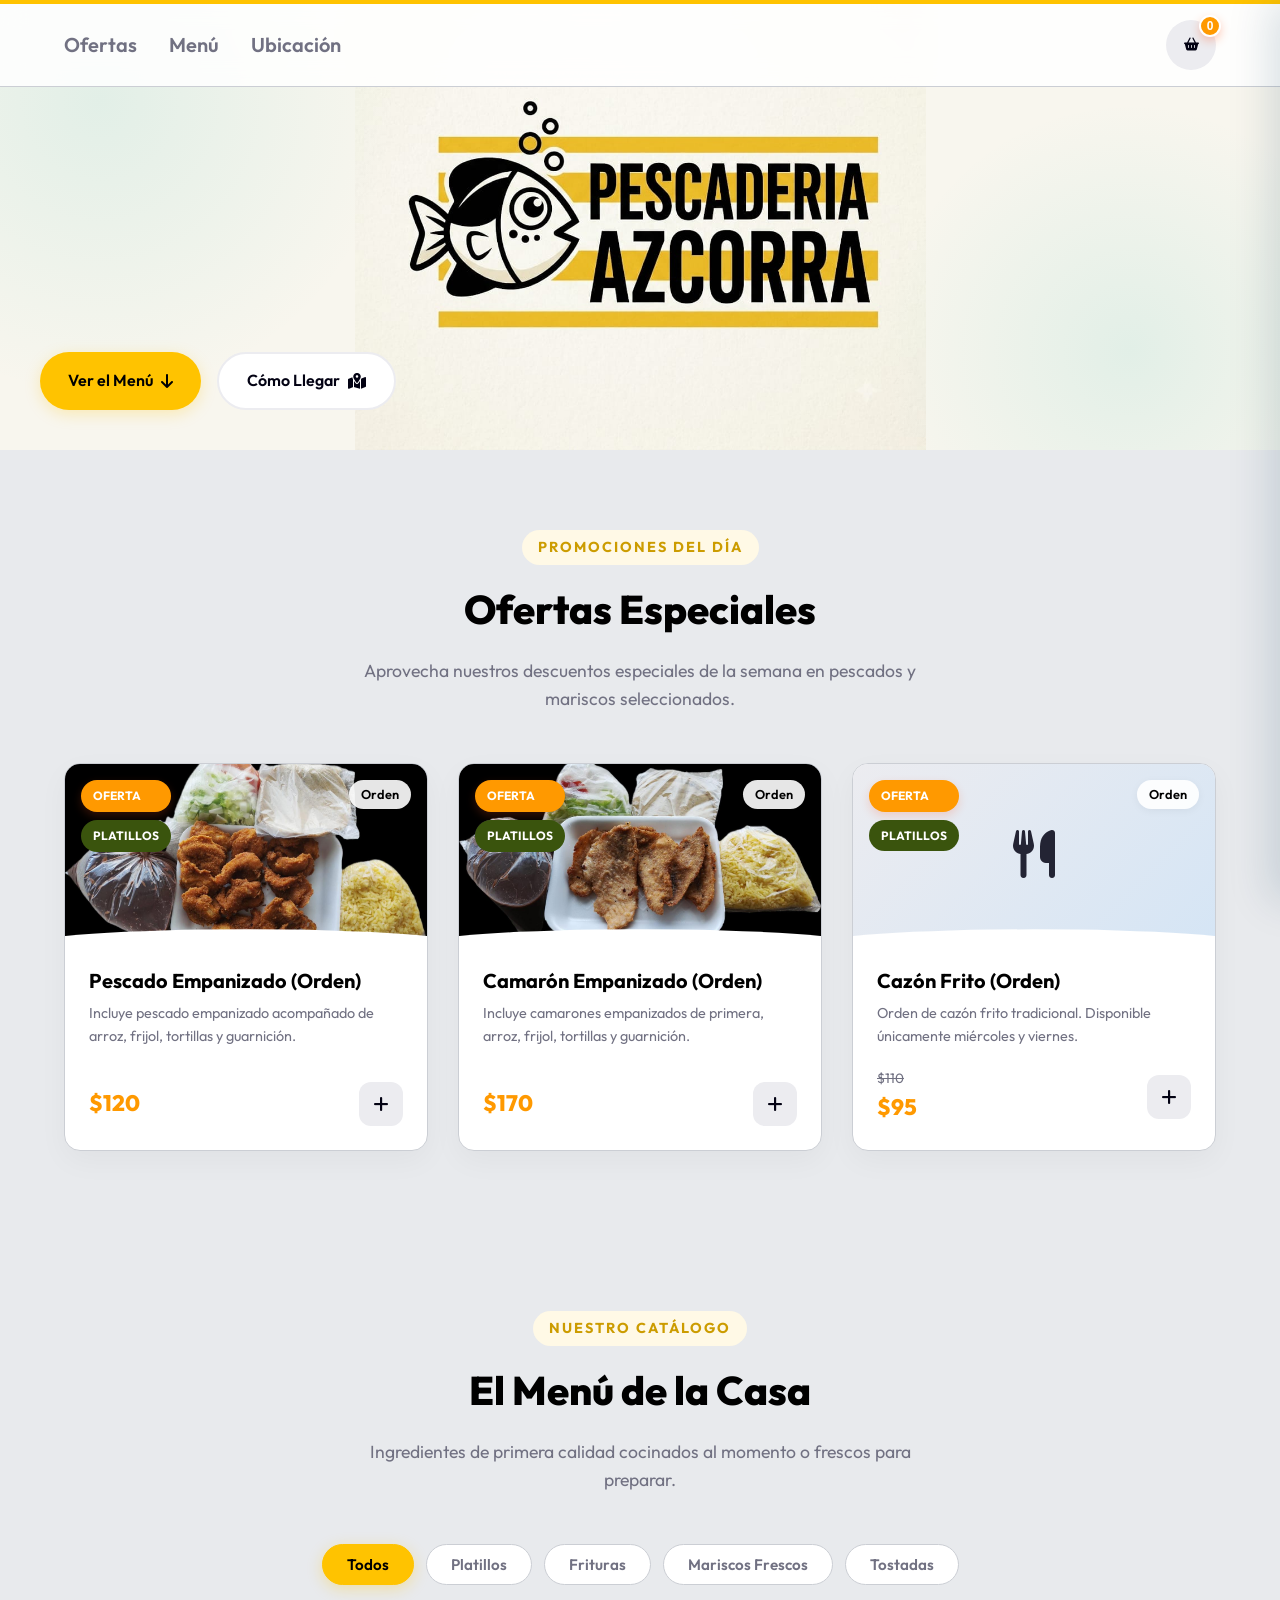
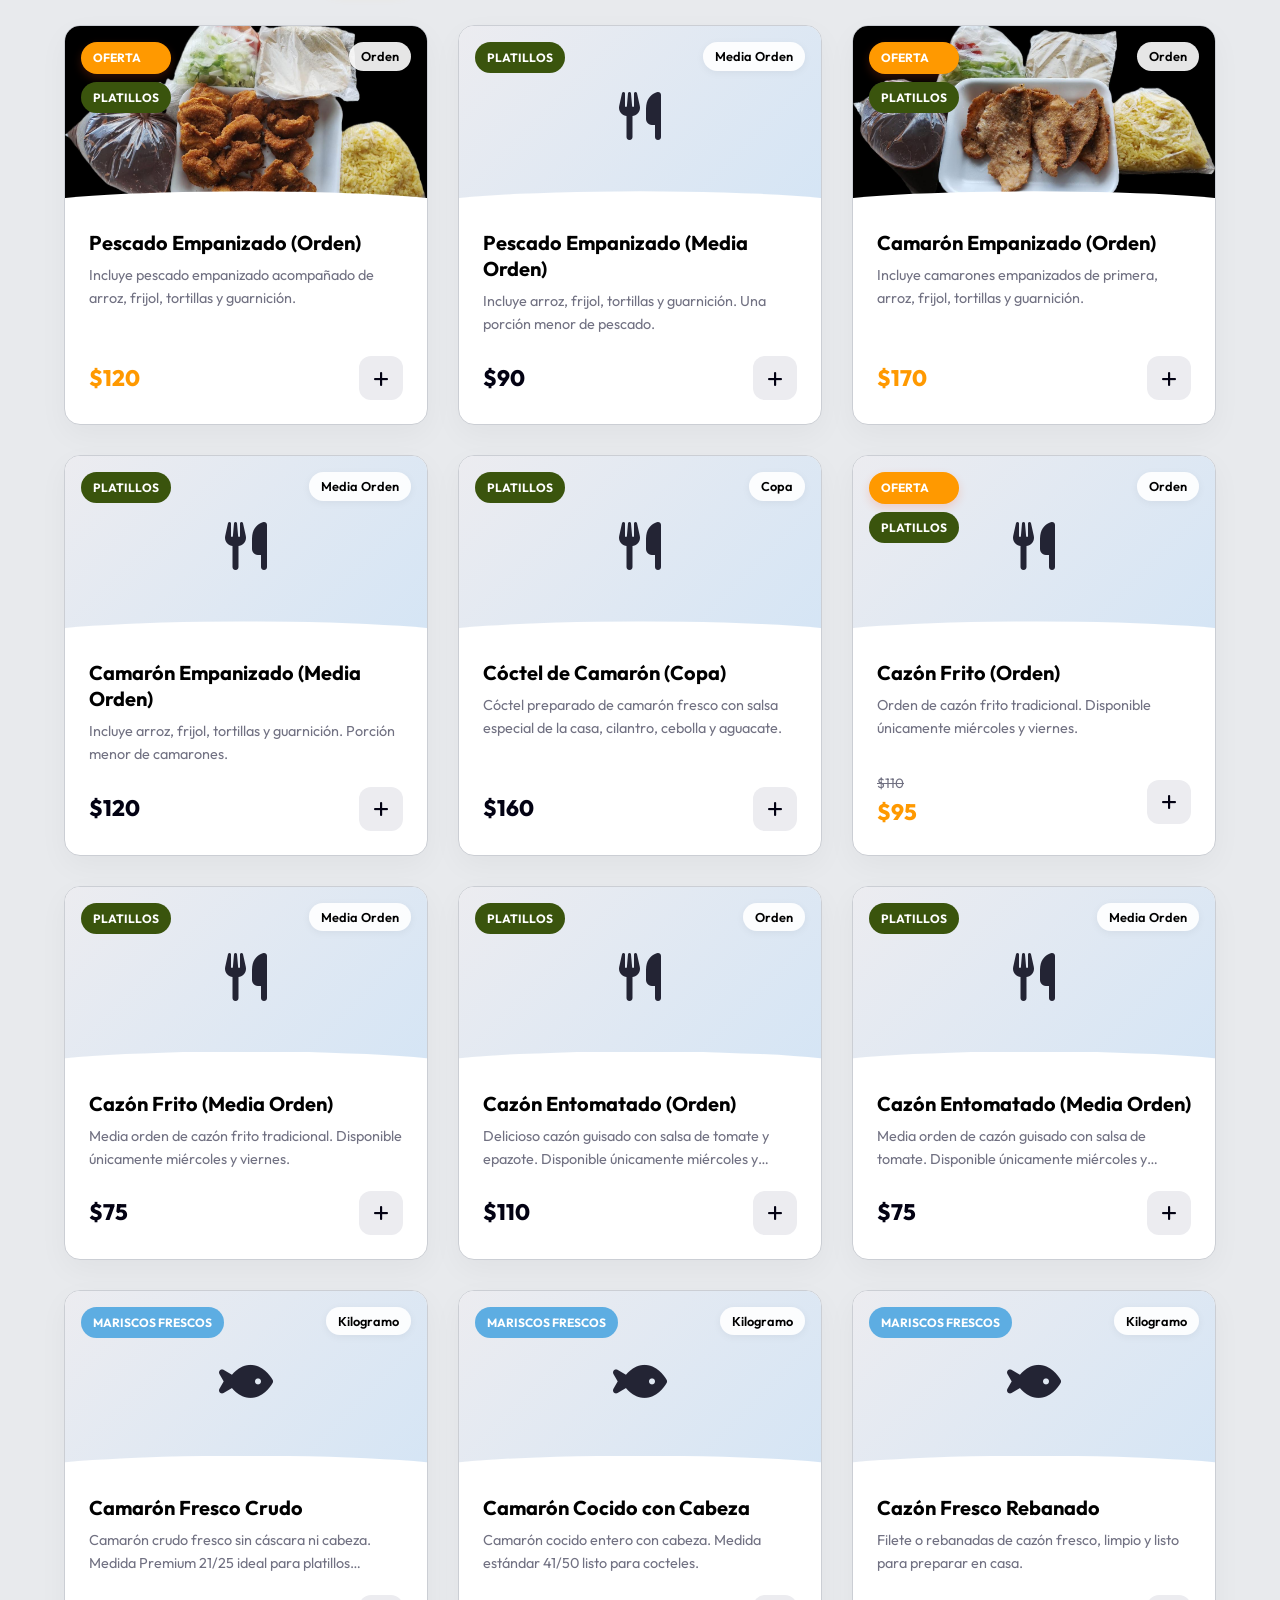
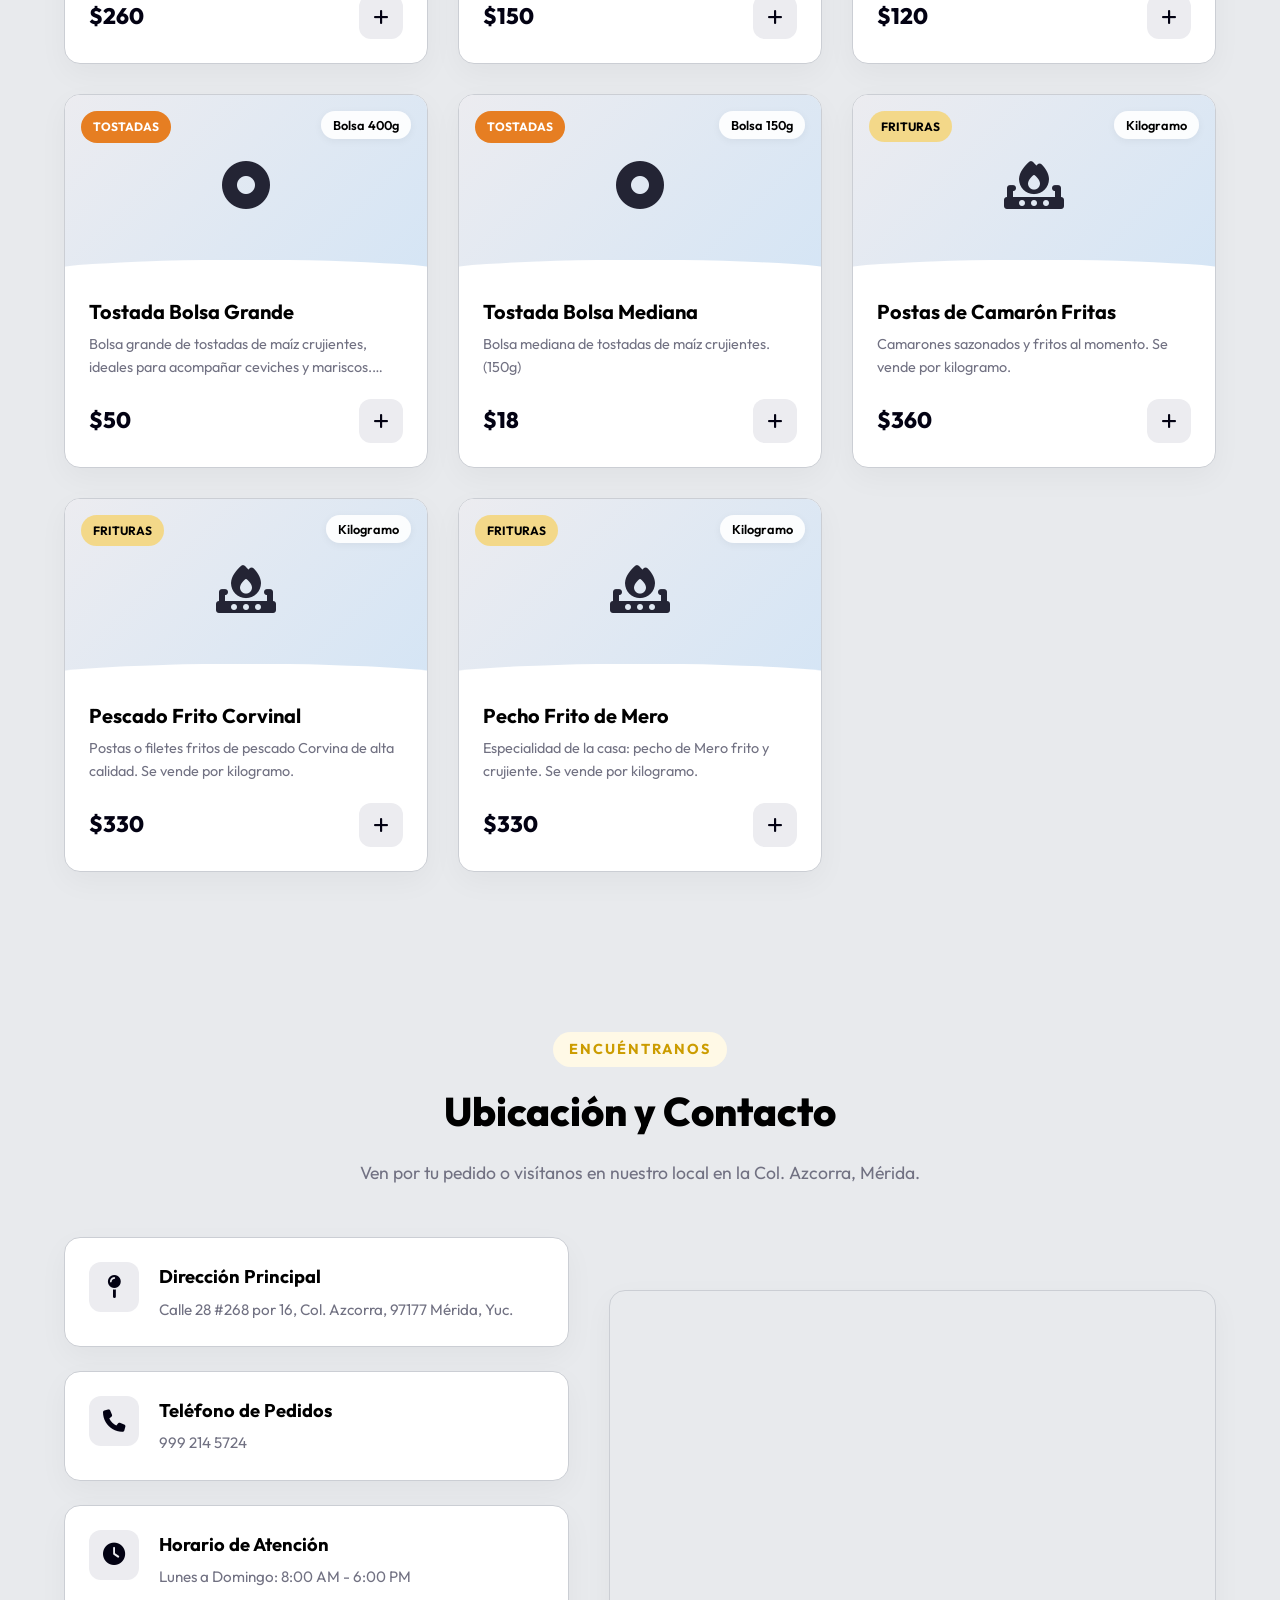
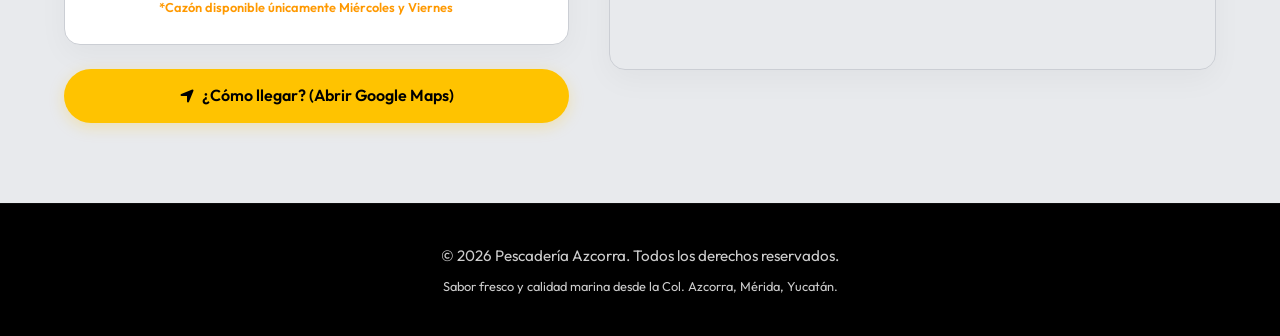
==== commit 78cf672b: "Añadir imágenes de productos y corregir lógica de visualización de ofertas" ====
--- a/wwwroot/index.html
+++ b/wwwroot/index.html
@@ -198,10 +198,6 @@
                 <span id="summary-subtotal">$0.00</span>
             </div>
             <div class="summary-row">
-                <span>IVA (16%)</span>
-                <span id="summary-tax">$0.00</span>
-            </div>
-            <div class="summary-row">
                 <span>Envío</span>
                 <span id="summary-shipping">$0.00</span>
             </div>
@@ -219,7 +215,7 @@
                 </div>
                 <div class="form-group">
                     <label for="cust-phone">Teléfono de contacto</label>
-                    <input type="tel" id="cust-phone" required placeholder="Ej. 999 214 5724">
+                    <input type="tel" id="cust-phone" required placeholder="Ej. 999 000 0000">
                 </div>
                 <div class="form-group">
                     <label>Método de entrega</label>
@@ -237,6 +233,20 @@
                 <div class="form-group" id="address-group" style="display: none;">
                     <label for="cust-address">Dirección de entrega</label>
                     <textarea id="cust-address" placeholder="Calle, número, cruzamientos y colonia"></textarea>
+                </div>
+
+                <div class="form-group">
+                    <label>Método de pago</label>
+                    <div class="radio-group">
+                        <label class="radio-label">
+                            <input type="radio" name="payment-method" value="efectivo" checked>
+                            <span>Efectivo</span>
+                        </label>
+                        <label class="radio-label">
+                            <input type="radio" name="payment-method" value="transferencia">
+                            <span>Transferencia</span>
+                        </label>
+                    </div>
                 </div>
 
                 <button type="submit" class="btn btn-primary btn-block checkout-submit-btn" id="submit-order-btn">
@@ -276,7 +286,7 @@
     </nav>
 
     <!-- Scripts -->
-    <script src="app.js?v=5"></script>
+    <script src="app.js?v=6"></script>
 </body>
 
 </html>
--- a/wwwroot/style.css
+++ b/wwwroot/style.css
@@ -187,8 +187,8 @@
 .nav-link {
     text-decoration: none;
     color: var(--text-muted);
-    font-weight: 500;
-    font-size: 1rem;
+    font-weight: 600;
+    font-size: 1.25rem;
     transition: var(--transition);
     position: relative;
 }
@@ -1293,15 +1293,15 @@
 
 @media (max-width: 600px) {
     .hero {
-        height: 280px;
-        background-size: contain;
+        height: 180px;
+        background-size: 85% auto;
         background-color: #ffffff;
         margin-bottom: 120px;
         position: relative;
     }
     .hero-content {
         position: absolute;
-        top: 290px;
+        top: 200px;
         left: 0;
         width: 100%;
         display: flex;
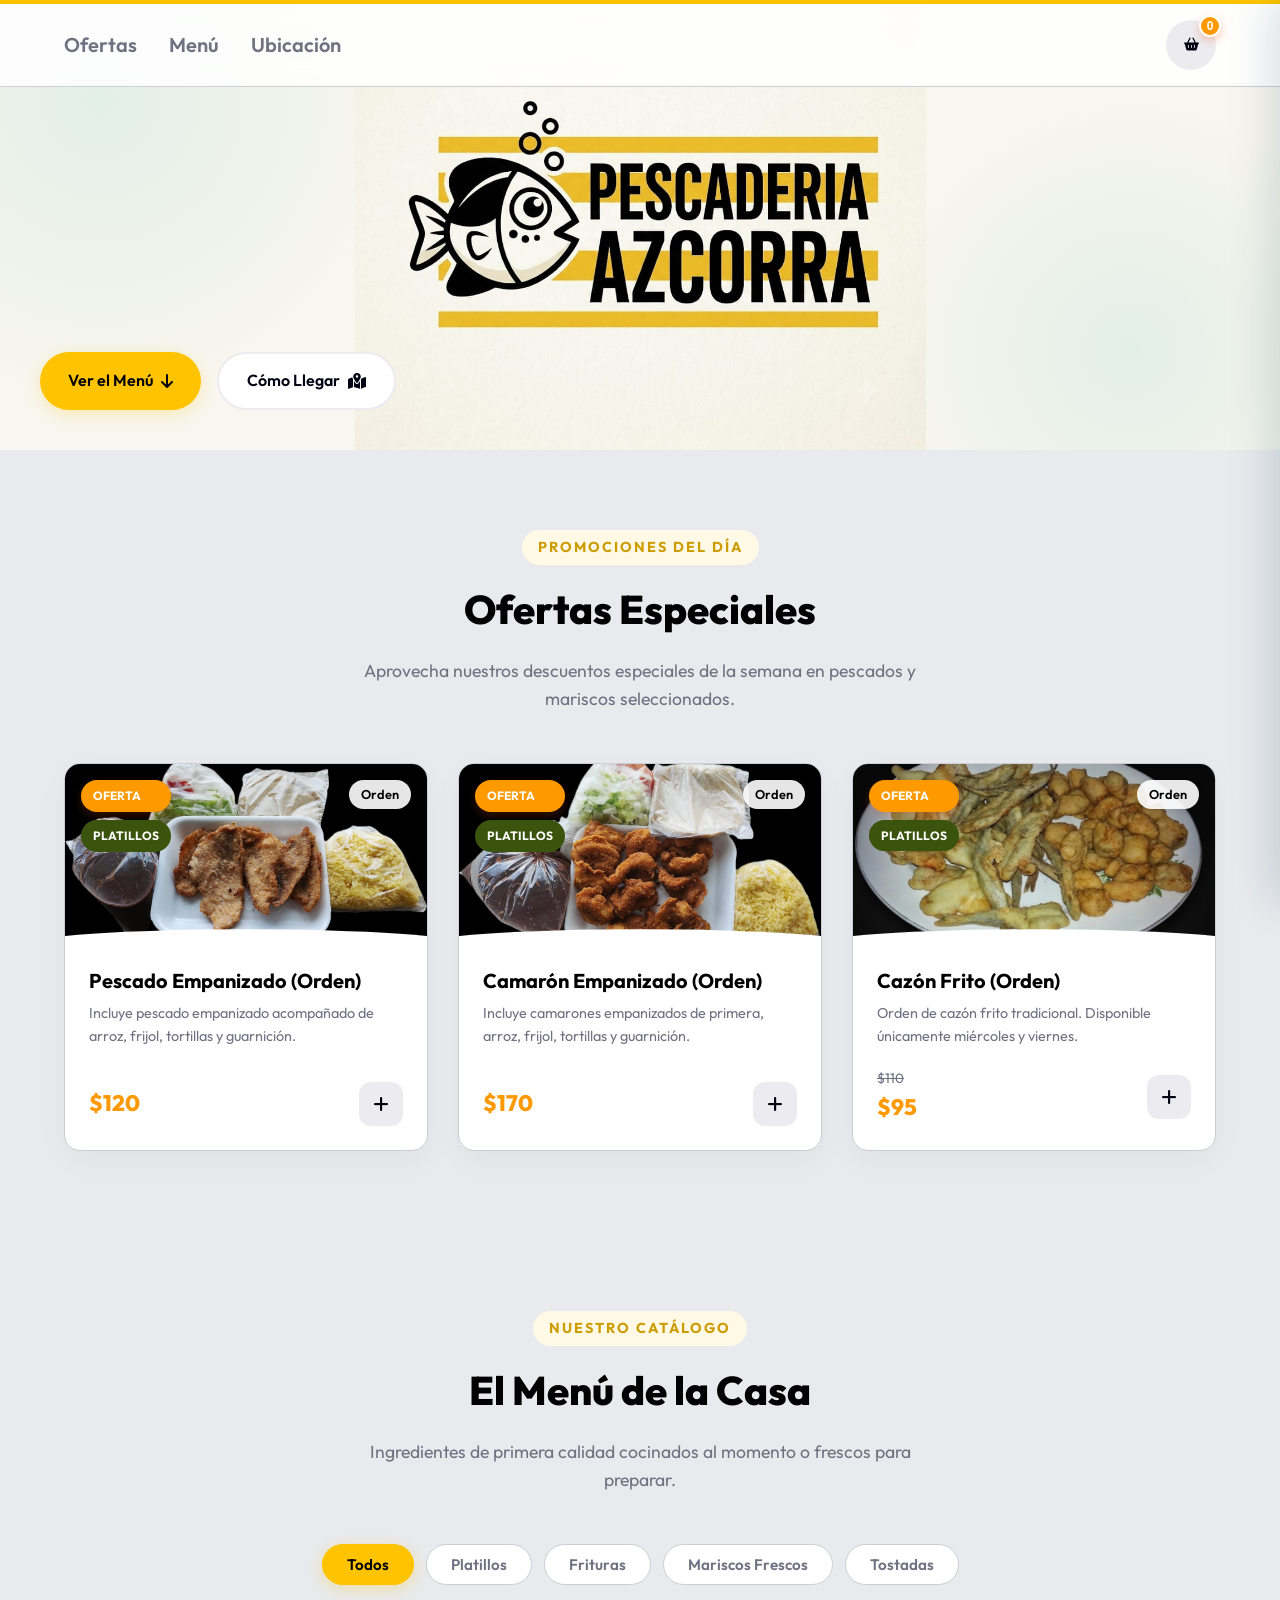
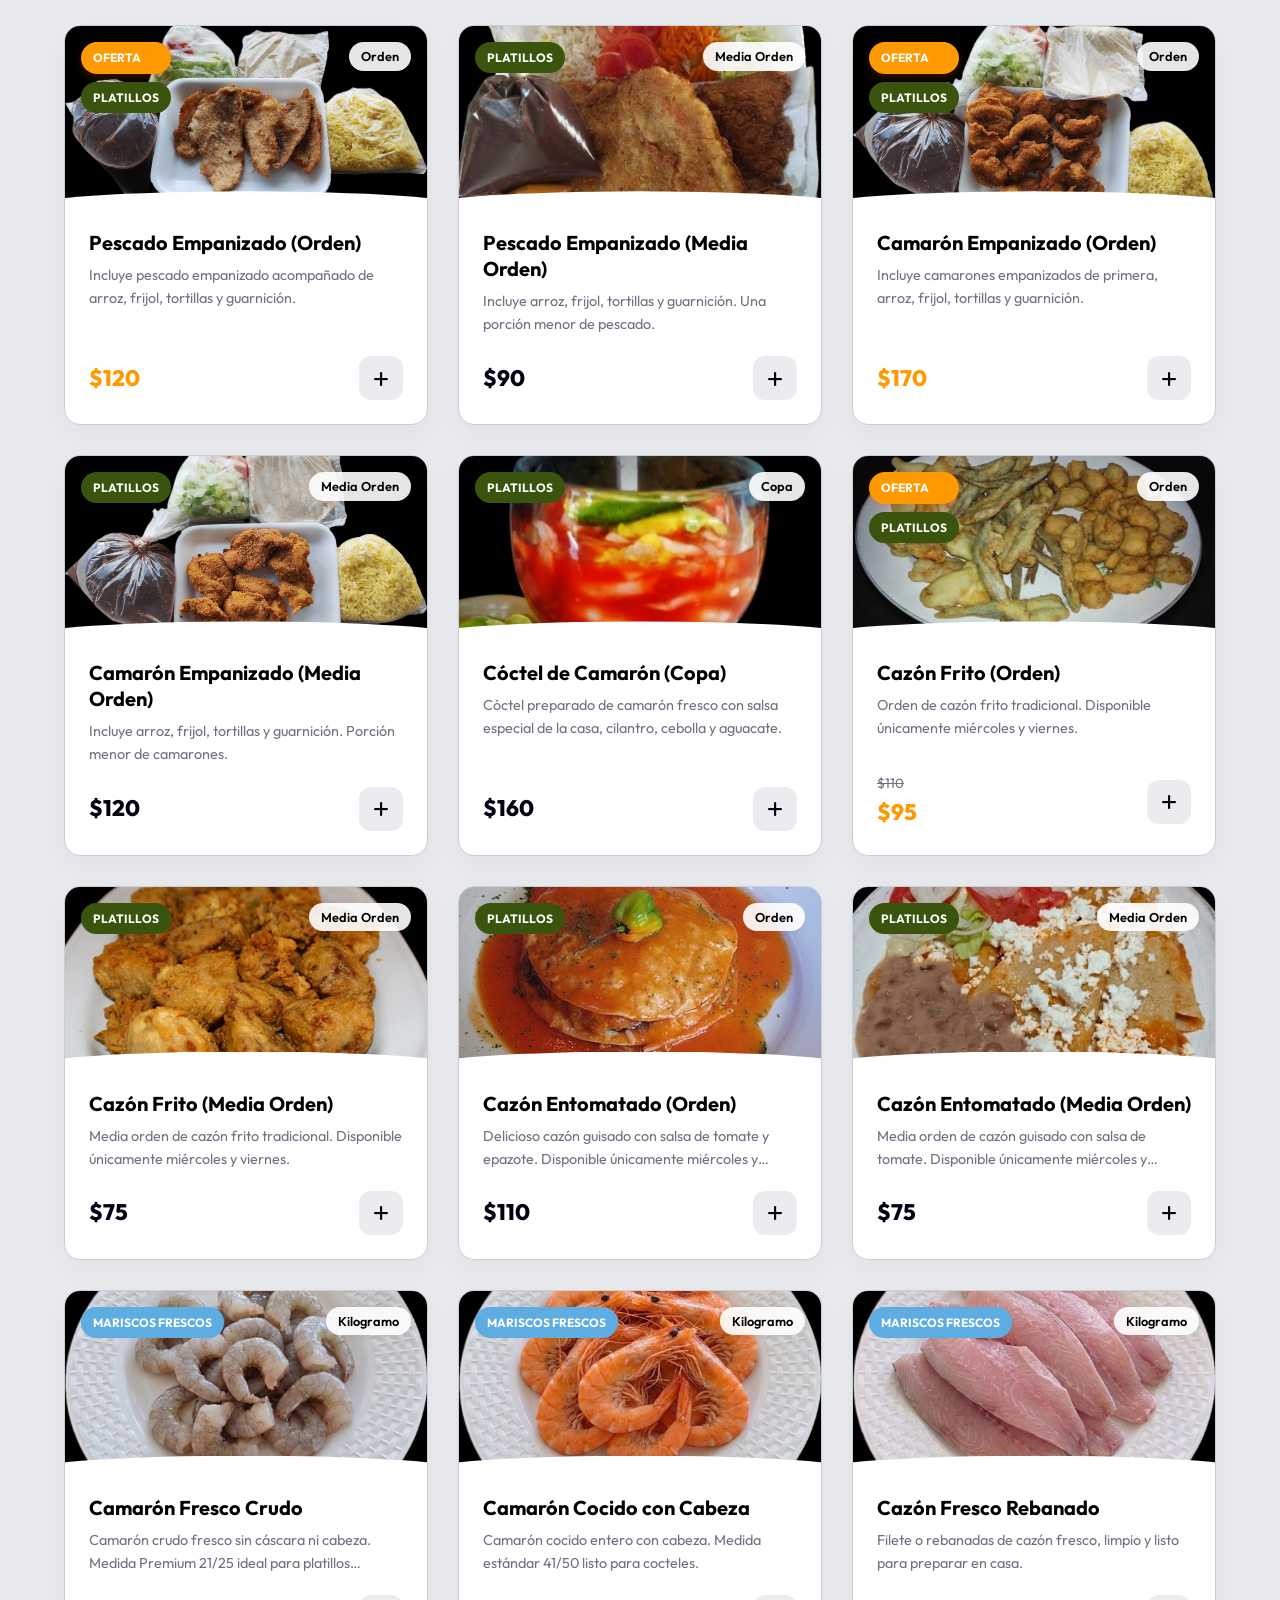
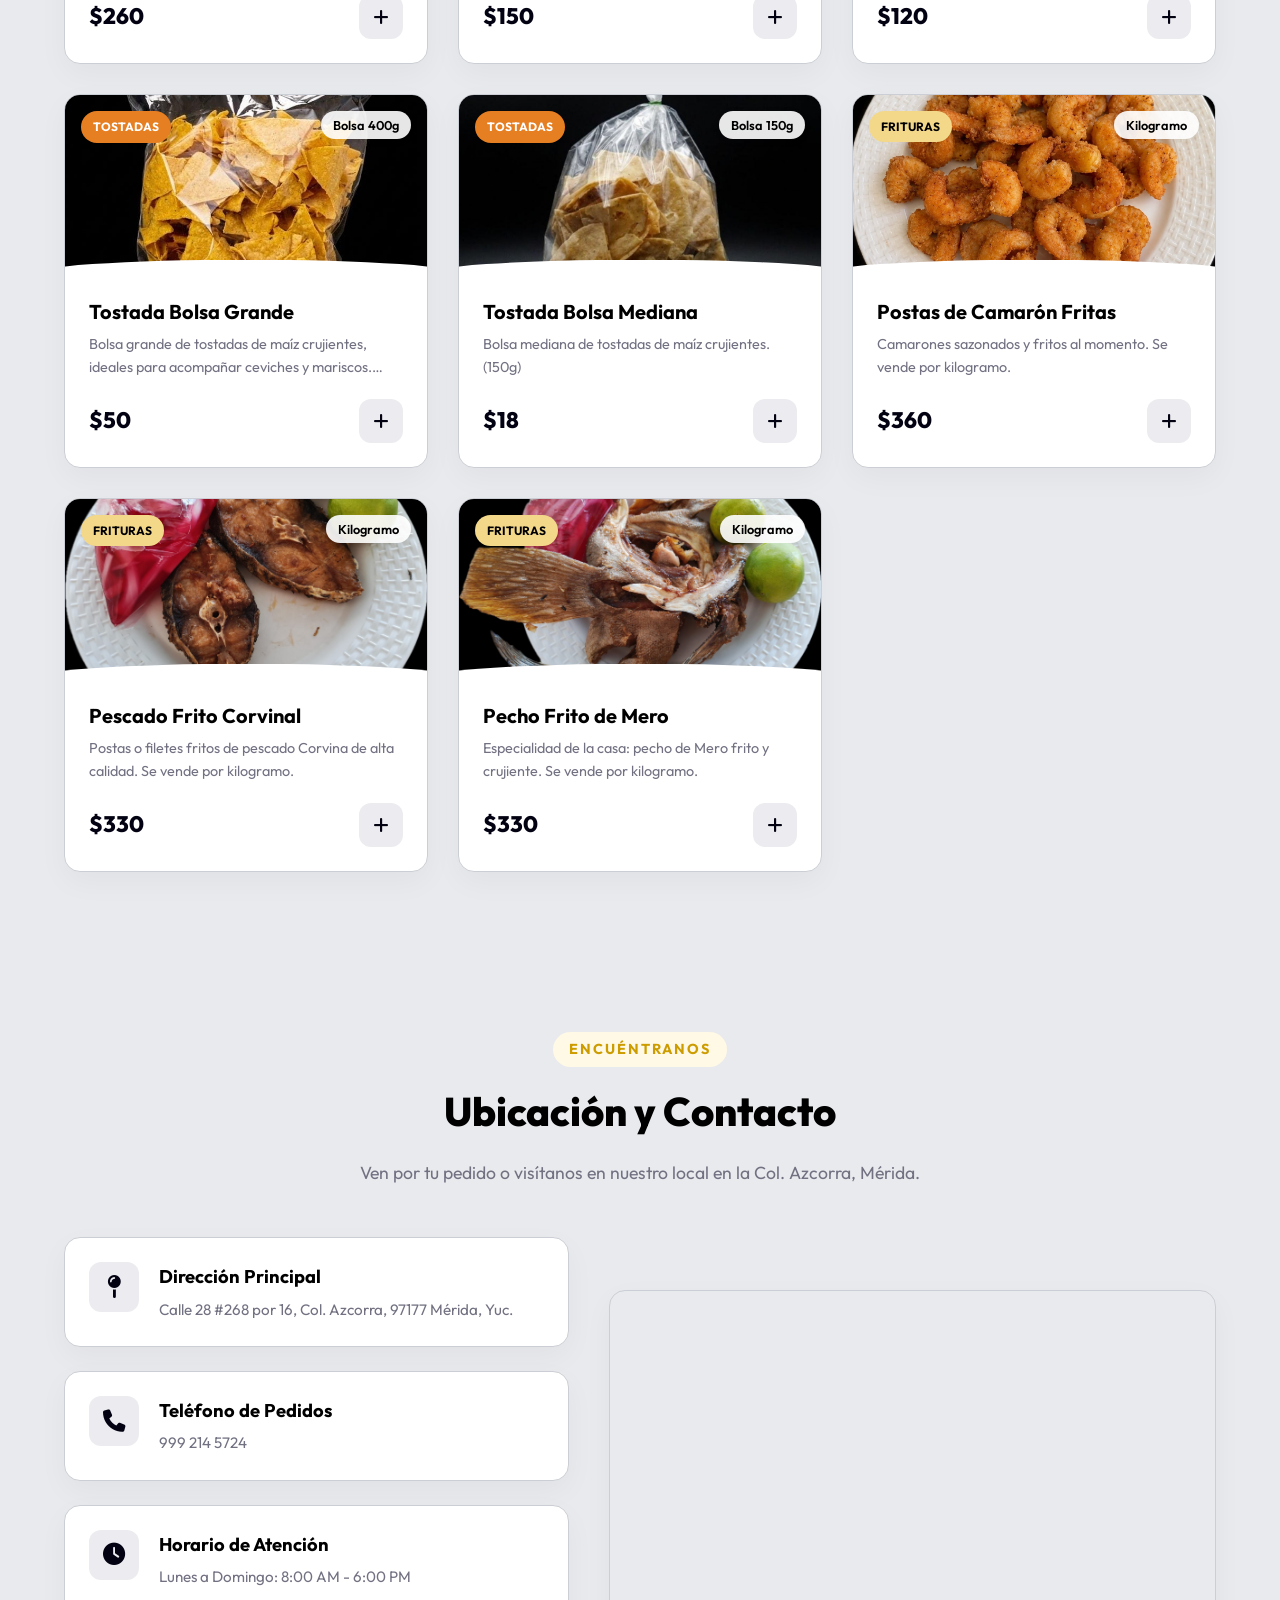
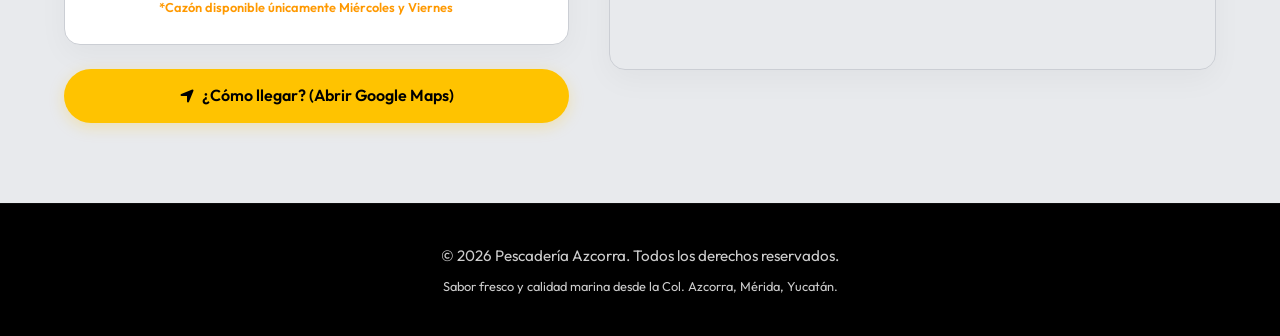
==== commit 08d5a08e: "Agrega nuevas fotos de productos" ====
--- a/wwwroot/index.html
+++ b/wwwroot/index.html
@@ -256,11 +256,6 @@
         </div>
     </div>
 
-    <!-- Notification Toast -->
-    <div class="toast" id="toast">
-        <i class="fa-solid fa-circle-check toast-icon"></i>
-        <span class="toast-message">Producto agregado al carrito</span>
-    </div>
 
     <!-- Bottom Navigation Bar (Visible only on Mobile/Tablet) -->
     <nav class="bottom-nav">
--- a/wwwroot/style.css
+++ b/wwwroot/style.css
@@ -159,26 +159,6 @@
     justify-content: space-between;
 }
 
-.logo {
-    text-decoration: none;
-}
-
-.logo-wrapper {
-    display: flex;
-    align-items: center;
-}
-
-.logo-img {
-    height: 50px;
-    width: auto;
-    object-fit: contain;
-    transition: var(--transition);
-}
-
-.logo:hover .logo-img {
-    transform: scale(1.05);
-}
-
 .nav-menu {
     display: flex;
     gap: 32px;
@@ -1118,39 +1098,6 @@
     box-shadow: 0 6px 20px rgba(37, 211, 102, 0.3);
 }
 
-/* Toast */
-.toast {
-    position: fixed;
-    bottom: 30px;
-    left: 50%;
-    transform: translateX(-50%) translateY(100px);
-    background-color: var(--primary-dark);
-    color: #ffffff;
-    padding: 12px 30px;
-    border-radius: 50px;
-    box-shadow: 0 10px 25px rgba(10, 53, 84, 0.25);
-    display: flex;
-    align-items: center;
-    gap: 10px;
-    font-size: 0.95rem;
-    font-weight: 600;
-    z-index: 3000;
-    opacity: 0;
-    visibility: hidden;
-    transition: transform 0.4s cubic-bezier(0.175, 0.885, 0.32, 1.275), opacity 0.4s, visibility 0.4s;
-    pointer-events: none;
-}
-
-.toast.active {
-    transform: translateX(-50%) translateY(0);
-    opacity: 1;
-    visibility: visible;
-}
-
-.toast-icon {
-    color: var(--accent);
-}
-
 /* Footer */
 .footer {
     background-color: var(--primary-dark);
@@ -1169,12 +1116,6 @@
     font-size: 0.8rem !important;
     opacity: 0.5;
     margin-top: 8px;
-}
-
-/* Animaciones */
-@keyframes sway {
-    0% { transform: rotate(0deg); }
-    100% { transform: rotate(10deg); }
 }
 
 /* Bottom Navigation Bar (Móvil) */
@@ -1252,9 +1193,6 @@
     .location-grid {
         grid-template-columns: 1fr;
     }
-    .hero h1 {
-        font-size: 2.8rem;
-    }
 }
 
 @media (max-width: 768px) {
@@ -1285,10 +1223,6 @@
         right: 0;
     }
 
-    /* Evitar que el toast tape la barra de navegación inferior */
-    .toast {
-        bottom: 85px;
-    }
 }
 
 @media (max-width: 600px) {
